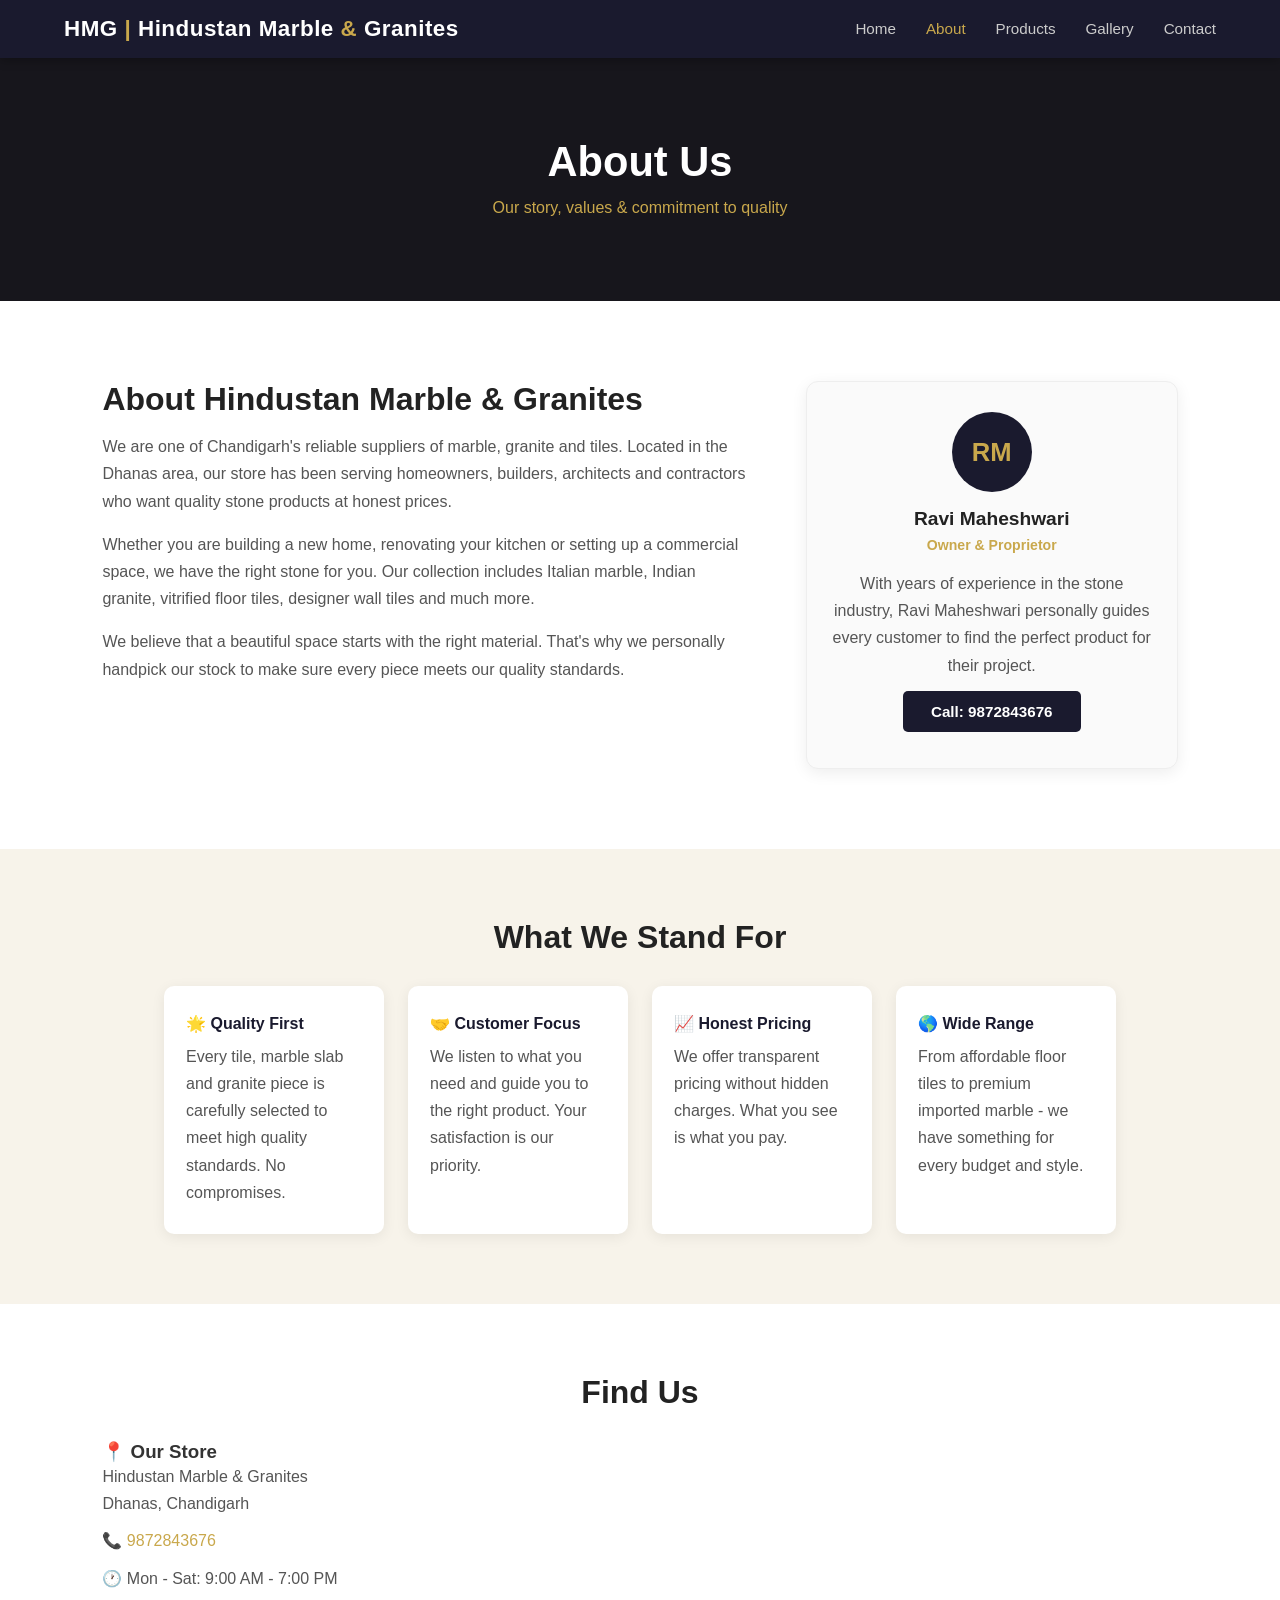
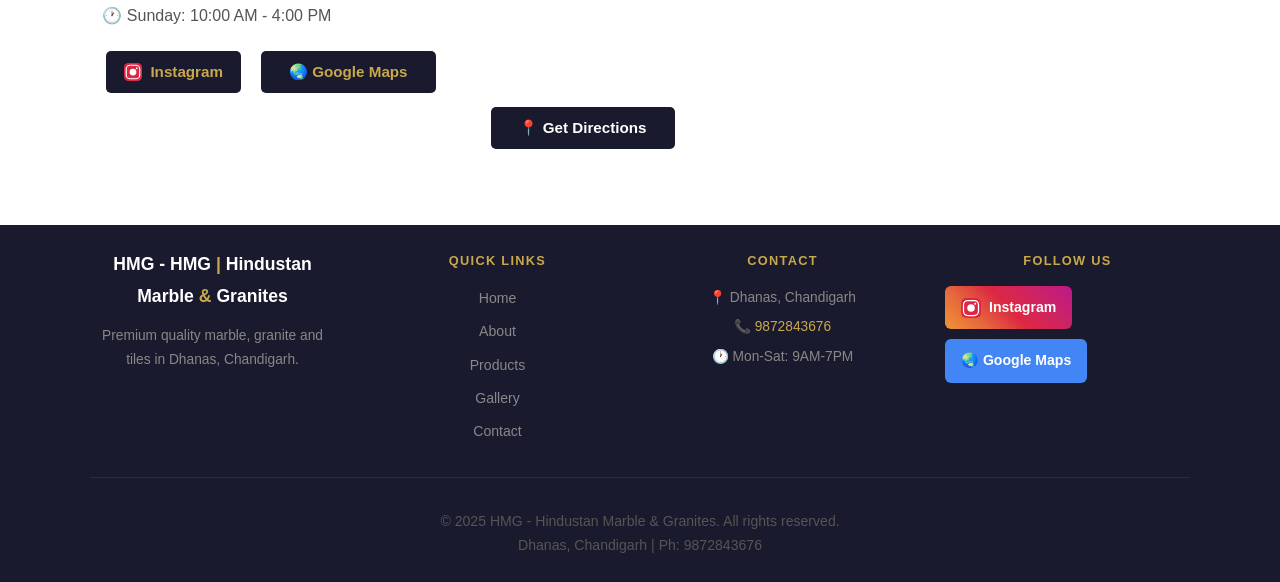
==== about.html @ 161394f1 "Add files via upload" ====
<!DOCTYPE html>
<html lang="en">
<head>
  <meta charset="UTF-8" />
  <meta name="viewport" content="width=device-width, initial-scale=1.0"/>
  <title>About - HMG | Hindustan Marble &amp; Granitess</title>
  <link rel="stylesheet" href="style.css" />
</head>
<body>

  <nav class="navbar">
    <div class="logo">
      <span class="logo-text">HMG <span class="amp">|</span> Hindustan Marble <span class="amp">&amp;</span> Granites</span>
    </div>
    <ul class="nav-links" id="navLinks">
      <li><a href="index.html">Home</a></li>
      <li><a href="about.html" class="active">About</a></li>
      <li><a href="products.html">Products</a></li>
      <li><a href="gallery.html">Gallery</a></li>
      <li><a href="contact.html">Contact</a></li>
    </ul>
    <div class="hamburger" id="hamburger">&#9776;</div>
  </nav>

  <!-- Page Banner -->
  <section class="page-banner">
    <div class="banner-overlay"></div>
    <h1>About Us</h1>
    <p>Our story, values & commitment to quality</p>
  </section>

  <!-- About Main -->
  <section class="about-main">
    <div class="about-main-text">
      <h2>About Hindustan Marble &amp; Granites</h2>
      <p>We are one of Chandigarh's reliable suppliers of marble, granite and tiles. Located in the Dhanas area, our store has been serving homeowners, builders, architects and contractors who want quality stone products at honest prices.</p>
      <p>Whether you are building a new home, renovating your kitchen or setting up a commercial space, we have the right stone for you. Our collection includes Italian marble, Indian granite, vitrified floor tiles, designer wall tiles and much more.</p>
      <p>We believe that a beautiful space starts with the right material. That's why we personally handpick our stock to make sure every piece meets our quality standards.</p>
    </div>
    <div class="owner-card">
      <div class="owner-avatar">RM</div>
      <h3>Ravi Maheshwari</h3>
      <p class="owner-title">Owner & Proprietor</p>
      <p>With years of experience in the stone industry, Ravi Maheshwari personally guides every customer to find the perfect product for their project.</p>
      <a href="tel:9872843676" class="btn btn-dark" style="margin-top:12px;display:inline-block;">Call: 9872843676</a>
    </div>
  </section>

  <!-- Values -->
  <section class="values-section">
    <h2>What We Stand For</h2>
    <div class="values-grid">
      <div class="value-item">
        <h3>&#127775; Quality First</h3>
        <p>Every tile, marble slab and granite piece is carefully selected to meet high quality standards. No compromises.</p>
      </div>
      <div class="value-item">
        <h3>&#129309; Customer Focus</h3>
        <p>We listen to what you need and guide you to the right product. Your satisfaction is our priority.</p>
      </div>
      <div class="value-item">
        <h3>&#128200; Honest Pricing</h3>
        <p>We offer transparent pricing without hidden charges. What you see is what you pay.</p>
      </div>
      <div class="value-item">
        <h3>&#127758; Wide Range</h3>
        <p>From affordable floor tiles to premium imported marble - we have something for every budget and style.</p>
      </div>
    </div>
  </section>

  <!-- Location -->
  <section class="location-section">
    <h2>Find Us</h2>
    <div class="location-box">
      <div class="location-info">
        <h3>&#128205; Our Store</h3>
        <p>Hindustan Marble &amp; Granites<br>Dhanas, Chandigarh</p>
        <p>&#128222; <a href="tel:9872843676">9872843676</a></p>
        <p>&#128336; Mon - Sat: 9:00 AM - 7:00 PM</p>
        <p>&#128336; Sunday: 10:00 AM - 4:00 PM</p>
        <div style="margin-top:16px;display:flex;gap:12px;flex-wrap:wrap;">
          <a href="https://www.instagram.com/hindustanmarblegranites?igsh=MTRpenljN2tjMXZuYQ==" target="_blank" class="btn btn-dark" style="display:flex;align-items:center;gap:8px;padding:10px 18px;">
            <svg width="18" height="18" viewBox="0 0 24 24" fill="none"><rect width="24" height="24" rx="6" fill="url(#ig2)"/><path d="M12 7.5A4.5 4.5 0 1 0 12 16.5A4.5 4.5 0 0 0 12 7.5Z" fill="white"/><circle cx="17" cy="7" r="1.2" fill="white"/><rect x="3" y="3" width="18" height="18" rx="5" stroke="white" stroke-width="1.5" fill="none"/><defs><linearGradient id="ig2" x1="0" y1="24" x2="24" y2="0"><stop offset="0%" stop-color="#f09433"/><stop offset="50%" stop-color="#dc2743"/><stop offset="100%" stop-color="#bc1888"/></linearGradient></defs></svg>
            Instagram
          </a>
          <a href="https://maps.google.com/?q=Hindustan+Marble+Granite+Dhanas+Chandigarh" target="_blank" class="btn btn-dark">&#127759; Google Maps</a>
        </div>
      </div>
      <div class="map-embed">
        <iframe
          src="https://www.google.com/maps/embed?pb=!1m18!1m12!1m3!1d3428.7!2d76.7449!3d30.7232!2m3!1f0!2f0!3f0!3m2!1i1024!2i768!4f13.1!3m3!1m2!1s0x390fed0e9b2b0001%3A0x1!2sDhanas%2C+Chandigarh!5e0!3m2!1sen!2sin!4v1"
          width="100%" height="250" style="border:0;border-radius:10px;" allowfullscreen="" loading="lazy"
          referrerpolicy="no-referrer-when-downgrade">
        </iframe>
        <a href="https://maps.google.com/?q=Hindustan+Marble+Granite+Dhanas+Chandigarh" target="_blank" class="btn btn-dark" style="margin-top:12px;display:inline-block;">&#128205; Get Directions</a>
      </div>
    </div>
  </section>

  <footer class="footer">
    <div class="footer-inner">
      <div class="footer-col">
        <div class="footer-logo">HMG - HMG <span class="amp">|</span> Hindustan Marble <span class="amp">&amp;</span> Granites</div>
        <p>Premium quality marble, granite and tiles in Dhanas, Chandigarh.</p>
      </div>
      <div class="footer-col">
        <h4>Quick Links</h4>
        <ul>
          <li><a href="index.html">Home</a></li>
          <li><a href="about.html">About</a></li>
          <li><a href="products.html">Products</a></li>
          <li><a href="gallery.html">Gallery</a></li>
          <li><a href="contact.html">Contact</a></li>
        </ul>
      </div>
      <div class="footer-col">
        <h4>Contact</h4>
        <p>&#128205; Dhanas, Chandigarh</p>
        <p>&#128222; <a href="tel:9872843676">9872843676</a></p>
        <p>&#128336; Mon-Sat: 9AM-7PM</p>
      </div>
      <div class="footer-col">
        <h4>Follow Us</h4>
        <a href="https://www.instagram.com/hindustanmarblegranites?igsh=MTRpenljN2tjMXZuYQ==" target="_blank" class="insta-btn">
          <svg width="20" height="20" viewBox="0 0 24 24" fill="none"><rect width="24" height="24" rx="6" fill="url(#ig3)"/><path d="M12 7.5A4.5 4.5 0 1 0 12 16.5A4.5 4.5 0 0 0 12 7.5Z" fill="white"/><circle cx="17" cy="7" r="1.2" fill="white"/><rect x="3" y="3" width="18" height="18" rx="5" stroke="white" stroke-width="1.5" fill="none"/><defs><linearGradient id="ig3" x1="0" y1="24" x2="24" y2="0"><stop offset="0%" stop-color="#f09433"/><stop offset="50%" stop-color="#dc2743"/><stop offset="100%" stop-color="#bc1888"/></linearGradient></defs></svg>
          Instagram
        </a>
        <a href="https://maps.google.com/?q=Hindustan+Marble+Granite+Dhanas+Chandigarh" target="_blank" class="maps-btn">&#127759; Google Maps</a>
      </div>
    </div>
    <div class="footer-bottom">
      <p>&copy; 2025 HMG - Hindustan Marble &amp; Granites. All rights reserved.</p>
      <p>Dhanas, Chandigarh | Ph: 9872843676</p>
    </div>
  </footer>

  <script src="script.js"></script>
</body>
</html>
---- style.css ----
/* base reset */
* {
  margin: 0;
  padding: 0;
  box-sizing: border-box;
}

body {
  font-family: 'Segoe UI', Arial, sans-serif;
  color: #333;
  background: #fff;
}

a {
  text-decoration: none;
  color: inherit;
}

h2 {
  font-size: 2rem;
  margin-bottom: 15px;
  color: #222;
}

p {
  line-height: 1.7;
  color: #555;
}

/* navbar */
.navbar {
  display: flex;
  align-items: center;
  justify-content: space-between;
  padding: 16px 5%;
  background: #1a1a2e;
  position: sticky;
  top: 0;
  z-index: 999;
  box-shadow: 0 2px 10px rgba(0,0,0,0.3);
}

.logo-text {
  font-size: 1.4rem;
  font-weight: 700;
  color: #fff;
  letter-spacing: 0.5px;
}

.amp {
  color: #c9a84c;
}

.nav-links {
  list-style: none;
  display: flex;
  gap: 30px;
}

.nav-links a {
  color: #ccc;
  font-size: 0.95rem;
  transition: color 0.3s;
}

.nav-links a:hover,
.nav-links a.active {
  color: #c9a84c;
}

.hamburger {
  display: none;
  font-size: 1.6rem;
  color: #fff;
  cursor: pointer;
}

/* buttons */
.btn {
  display: inline-block;
  padding: 12px 28px;
  background: #c9a84c;
  color: #fff;
  border-radius: 5px;
  font-size: 0.95rem;
  font-weight: 600;
  transition: background 0.3s, transform 0.2s;
  border: none;
  cursor: pointer;
  margin: 6px 4px;
}

.btn:hover {
  background: #b08d3a;
  transform: translateY(-2px);
}

.btn-outline {
  background: transparent;
  border: 2px solid #c9a84c;
  color: #c9a84c;
}

.btn-outline:hover {
  background: #c9a84c;
  color: #fff;
}

.btn-dark {
  background: #1a1a2e;
  color: #fff;
}

.btn-dark:hover {
  background: #2d2d4e;
}

/* hero */
.hero {
  position: relative;
  height: 90vh;
  background: linear-gradient(135deg, #1a1a2e 0%, #2d2d4e 40%, #4a4530 100%);
  display: flex;
  align-items: center;
  justify-content: center;
  text-align: center;
  overflow: hidden;
}

.hero::before {
  content: '';
  position: absolute;
  top: 0; left: 0; right: 0; bottom: 0;
  background: url('shop_front.png') center/cover no-repeat;
  opacity: 0.28;
  animation: zoomBg 12s ease-in-out infinite alternate;
}

@keyframes zoomBg {
  from { transform: scale(1); }
  to   { transform: scale(1.06); }
}

.hero-overlay {
  position: absolute;
  inset: 0;
  background: rgba(20,18,10,0.55);
}

.hero-content {
  position: relative;
  z-index: 2;
  animation: fadeUp 1s ease both;
}

@keyframes fadeUp {
  from { opacity: 0; transform: translateY(30px); }
  to   { opacity: 1; transform: translateY(0); }
}

.hero-title {
  font-size: 3.2rem;
  color: #fff;
  font-weight: 700;
  margin-bottom: 18px;
  text-shadow: 0 2px 8px rgba(0,0,0,0.4);
}

.hero-sub {
  font-size: 1.15rem;
  color: #ddd;
  margin-bottom: 32px;
  line-height: 1.8;
}

.hero-scroll {
  position: absolute;
  bottom: 24px;
  left: 50%;
  transform: translateX(-50%);
  color: #c9a84c;
  font-size: 0.85rem;
  animation: bounce 2s infinite;
  z-index: 2;
}

@keyframes bounce {
  0%, 100% { transform: translateX(-50%) translateY(0); }
  50%       { transform: translateX(-50%) translateY(8px); }
}

/* features strip */
.features-strip {
  display: flex;
  justify-content: center;
  gap: 0;
  background: #c9a84c;
  flex-wrap: wrap;
}

.feature {
  display: flex;
  align-items: center;
  gap: 8px;
  padding: 18px 40px;
  color: #fff;
  font-weight: 600;
  font-size: 0.95rem;
  border-right: 1px solid rgba(255,255,255,0.3);
}

.feature:last-child { border-right: none; }

.feat-icon {
  font-size: 1.1rem;
}

/* about snippet */
.about-snippet {
  display: flex;
  align-items: center;
  gap: 60px;
  padding: 80px 8%;
  background: #fafafa;
  flex-wrap: wrap;
}

.about-text {
  flex: 1;
  min-width: 280px;
}

.about-text h2 {
  margin-bottom: 16px;
}

.about-text p {
  margin-bottom: 14px;
}

.about-image {
  flex: 1;
  min-width: 280px;
  display: flex;
  gap: 16px;
  flex-wrap: wrap;
}

.stone-card {
  flex: 1;
  min-width: 100px;
  text-align: center;
}

.stone-card p {
  font-size: 0.85rem;
  margin-top: 8px;
  font-weight: 600;
  color: #444;
}

.stone-block {
  height: 130px;
  border-radius: 8px;
  transition: transform 0.4s;
}

.stone-block:hover {
  transform: scale(1.05);
}

.marble {
  background: linear-gradient(135deg, #f5f5f5, #e8e8e8, #fff, #d0d0d0);
  border: 1px solid #ddd;
}

.granite {
  background: linear-gradient(135deg, #3a3a3a, #555, #2a2a2a, #666);
}

.tiles {
  background: repeating-linear-gradient(
    45deg,
    #c9a84c,
    #c9a84c 20px,
    #b08d3a 20px,
    #b08d3a 40px
  );
}

/* products preview */
.products-preview {
  padding: 80px 8%;
  text-align: center;
}

.section-sub {
  color: #777;
  margin-bottom: 40px;
  font-size: 1rem;
}

.product-cards {
  display: flex;
  gap: 24px;
  flex-wrap: wrap;
  justify-content: center;
}

.product-card {
  width: 240px;
  border-radius: 10px;
  overflow: hidden;
  box-shadow: 0 4px 18px rgba(0,0,0,0.1);
  cursor: pointer;
  transition: transform 0.3s, box-shadow 0.3s;
  background: #fff;
}

.product-card:hover {
  transform: translateY(-6px);
  box-shadow: 0 10px 30px rgba(0,0,0,0.15);
}

.card-img {
  height: 160px;
  transition: transform 0.5s;
}

.product-card:hover .card-img {
  transform: scale(1.05);
}

.floor-tile-img {
  background: repeating-linear-gradient(90deg, #e0e0e0 0px, #e0e0e0 48px, #ccc 48px, #ccc 50px),
              repeating-linear-gradient(0deg, #e0e0e0 0px, #e0e0e0 48px, #ccc 48px, #ccc 50px);
}

.wall-tile-img {
  background: repeating-linear-gradient(90deg, #d4bfbf 0px, #d4bfbf 48px, #c0a0a0 48px, #c0a0a0 50px),
              repeating-linear-gradient(0deg, #d4bfbf 0px, #d4bfbf 48px, #c0a0a0 48px, #c0a0a0 50px);
}

.marble-img {
  background: linear-gradient(135deg, #f5f5f5 0%, #e0e0e0 30%, #fff 50%, #d5d5d5 70%, #f0f0f0 100%);
}

.granite-img {
  background: linear-gradient(135deg, #2a2a2a, #444, #333, #555, #222);
}

.product-card h3 {
  padding: 14px 14px 4px;
  font-size: 1rem;
  color: #222;
}

.product-card p {
  padding: 0 14px 16px;
  font-size: 0.85rem;
  color: #666;
}

/* why us */
.why-us {
  padding: 80px 8%;
  background: #1a1a2e;
  text-align: center;
}

.why-us h2 {
  color: #fff;
  margin-bottom: 40px;
}

.why-grid {
  display: flex;
  gap: 24px;
  flex-wrap: wrap;
  justify-content: center;
}

.why-card {
  background: rgba(255,255,255,0.07);
  border: 1px solid rgba(201,168,76,0.3);
  border-radius: 10px;
  padding: 30px 24px;
  width: 220px;
  transition: background 0.3s, transform 0.3s;
}

.why-card:hover {
  background: rgba(201,168,76,0.12);
  transform: translateY(-4px);
}

.why-icon {
  font-size: 2.2rem;
  margin-bottom: 14px;
}

.why-card h3 {
  color: #c9a84c;
  margin-bottom: 10px;
  font-size: 1rem;
}

.why-card p {
  color: #aaa;
  font-size: 0.88rem;
}

/* cta */
.cta {
  padding: 70px 8%;
  text-align: center;
  background: #f7f3ea;
}

.cta h2 {
  margin-bottom: 10px;
}

.cta p {
  margin-bottom: 24px;
  color: #666;
}

/* footer */
.footer {
  background: #1a1a2e;
  color: #aaa;
  text-align: center;
  padding: 24px;
  font-size: 0.88rem;
  line-height: 1.8;
}

/* page banner */
.page-banner {
  position: relative;
  padding: 80px 8%;
  text-align: center;
  background: #1a1a2e;
  overflow: hidden;
}

.page-banner::before {
  content: '';
  position: absolute;
  inset: 0;
  background: url('shop_front.png') center/cover no-repeat;
  opacity: 0.12;
}

.banner-overlay {
  position: absolute;
  inset: 0;
  background: rgba(20,18,10,0.5);
}

.page-banner h1 {
  position: relative;
  z-index: 1;
  color: #fff;
  font-size: 2.6rem;
  margin-bottom: 8px;
}

.page-banner p {
  position: relative;
  z-index: 1;
  color: #c9a84c;
  font-size: 1rem;
}

/* about page */
.about-main {
  display: flex;
  gap: 60px;
  padding: 80px 8%;
  flex-wrap: wrap;
  align-items: flex-start;
}

.about-main-text {
  flex: 2;
  min-width: 280px;
}

.about-main-text p {
  margin-bottom: 16px;
}

.owner-card {
  flex: 1;
  min-width: 240px;
  background: #fafafa;
  border: 1px solid #eee;
  border-radius: 12px;
  padding: 30px 24px;
  text-align: center;
  box-shadow: 0 4px 16px rgba(0,0,0,0.07);
}

.owner-avatar {
  width: 80px;
  height: 80px;
  background: #1a1a2e;
  color: #c9a84c;
  border-radius: 50%;
  display: flex;
  align-items: center;
  justify-content: center;
  font-size: 1.6rem;
  font-weight: 700;
  margin: 0 auto 16px;
}

.owner-card h3 {
  font-size: 1.2rem;
  color: #222;
  margin-bottom: 4px;
}

.owner-title {
  color: #c9a84c;
  font-size: 0.88rem;
  font-weight: 600;
  margin-bottom: 12px;
}

.values-section {
  padding: 70px 8%;
  background: #f7f3ea;
  text-align: center;
}

.values-grid {
  display: flex;
  gap: 24px;
  flex-wrap: wrap;
  justify-content: center;
  margin-top: 30px;
}

.value-item {
  background: #fff;
  border-radius: 10px;
  padding: 28px 22px;
  width: 220px;
  box-shadow: 0 3px 14px rgba(0,0,0,0.07);
  text-align: left;
  transition: transform 0.3s;
}

.value-item:hover {
  transform: translateY(-4px);
}

.value-item h3 {
  font-size: 1rem;
  margin-bottom: 10px;
  color: #1a1a2e;
}

.location-section {
  padding: 70px 8%;
}

.location-section h2 {
  text-align: center;
  margin-bottom: 30px;
}

.location-box {
  display: flex;
  gap: 40px;
  flex-wrap: wrap;
}

.location-info {
  flex: 1;
  min-width: 240px;
}

.location-info p {
  margin-bottom: 10px;
}

.location-info a {
  color: #c9a84c;
}

.map-placeholder {
  flex: 2;
  min-width: 280px;
  background: #f0f0f0;
  border-radius: 10px;
  height: 200px;
  display: flex;
  flex-direction: column;
  align-items: center;
  justify-content: center;
  gap: 16px;
  color: #555;
  font-size: 1.1rem;
}

/* products page */
.products-section {
  padding: 60px 8%;
}

.filter-btns {
  display: flex;
  gap: 12px;
  flex-wrap: wrap;
  margin-bottom: 40px;
  justify-content: center;
}

.filter-btn {
  padding: 9px 22px;
  border: 2px solid #c9a84c;
  background: transparent;
  color: #c9a84c;
  border-radius: 30px;
  cursor: pointer;
  font-size: 0.9rem;
  font-weight: 600;
  transition: all 0.3s;
}

.filter-btn:hover,
.filter-btn.active {
  background: #c9a84c;
  color: #fff;
}

.products-grid {
  display: flex;
  flex-wrap: wrap;
  gap: 28px;
  justify-content: center;
}

.prod-card {
  width: 270px;
  border-radius: 10px;
  overflow: hidden;
  box-shadow: 0 4px 16px rgba(0,0,0,0.1);
  background: #fff;
  transition: transform 0.3s, box-shadow 0.3s;
}

.prod-card:hover {
  transform: translateY(-6px);
  box-shadow: 0 12px 30px rgba(0,0,0,0.15);
}

.prod-img {
  height: 170px;
  transition: transform 0.5s;
}

.prod-card:hover .prod-img {
  transform: scale(1.05);
}

.italian-marble  { background: linear-gradient(135deg, #f9f9f9, #e5e5e5, #fff, #d8d8d8); }
.makrana-marble  { background: linear-gradient(120deg, #fafafa, #ececec, #f5f5f5, #e0e0e0); }
.black-granite   { background: linear-gradient(135deg, #1a1a1a, #333, #222, #444); }
.kashmir-granite { background: linear-gradient(135deg, #e8e0d8, #d8cfc4, #ccc0b0, #e0d8cc); }
.vitrified-tile  {
  background: repeating-linear-gradient(90deg, #eaeaea 0, #eaeaea 54px, #ccc 54px, #ccc 56px),
              repeating-linear-gradient(0deg, #eaeaea 0, #eaeaea 54px, #ccc 54px, #ccc 56px);
}
.outdoor-tile {
  background: repeating-linear-gradient(45deg, #b8a898, #b8a898 20px, #a89880 20px, #a89880 40px);
}
.kitchen-wall {
  background: repeating-linear-gradient(90deg, #f0e8e0 0, #f0e8e0 44px, #d8c8b8 44px, #d8c8b8 46px),
              repeating-linear-gradient(0deg, #f0e8e0 0, #f0e8e0 44px, #d8c8b8 44px, #d8c8b8 46px);
}
.bathroom-wall {
  background: repeating-linear-gradient(90deg, #cce8ee 0, #cce8ee 44px, #aaccdd 44px, #aaccdd 46px),
              repeating-linear-gradient(0deg, #cce8ee 0, #cce8ee 44px, #aaccdd 44px, #aaccdd 46px);
}

.prod-info {
  padding: 16px;
}

.prod-info h3 {
  font-size: 1rem;
  color: #222;
  margin-bottom: 6px;
}

.prod-info p {
  font-size: 0.85rem;
  color: #666;
  margin-bottom: 10px;
}

.prod-tag {
  background: #f7f3ea;
  color: #b08d3a;
  font-size: 0.75rem;
  font-weight: 700;
  padding: 3px 10px;
  border-radius: 20px;
}

/* gallery */
.gallery-section {
  padding: 60px 8%;
}

.gallery-grid {
  display: grid;
  grid-template-columns: repeat(auto-fill, minmax(260px, 1fr));
  gap: 20px;
}

.gallery-item {
  position: relative;
  border-radius: 10px;
  overflow: hidden;
  cursor: pointer;
  box-shadow: 0 4px 14px rgba(0,0,0,0.1);
}

.gal-img {
  height: 220px;
  transition: transform 0.5s;
}

.gallery-item:hover .gal-img {
  transform: scale(1.08);
}

.gal-overlay {
  position: absolute;
  inset: 0;
  background: rgba(20,18,10,0);
  display: flex;
  align-items: flex-end;
  padding: 16px;
  transition: background 0.3s;
}

.gallery-item:hover .gal-overlay {
  background: rgba(20,18,10,0.5);
}

.gal-overlay span {
  color: #fff;
  font-weight: 600;
  font-size: 0.9rem;
  opacity: 0;
  transition: opacity 0.3s;
}

.gallery-item:hover .gal-overlay span {
  opacity: 1;
}

.gi-1 { background: linear-gradient(135deg, #f5f5f5, #e0e0e0, #fff, #d0d0d0); }
.gi-2 { background: linear-gradient(135deg, #1a1a1a, #3a3a3a, #222, #444); }
.gi-3 {
  background: repeating-linear-gradient(90deg, #d4bfbf 0, #d4bfbf 44px, #c0a0a0 44px, #c0a0a0 46px),
              repeating-linear-gradient(0deg, #d4bfbf 0, #d4bfbf 44px, #c0a0a0 44px, #c0a0a0 46px);
}
.gi-4 {
  background: repeating-linear-gradient(90deg, #e0e0e0 0, #e0e0e0 44px, #ccc 44px, #ccc 46px),
              repeating-linear-gradient(0deg, #e0e0e0 0, #e0e0e0 44px, #ccc 44px, #ccc 46px);
}
.gi-5 { background: linear-gradient(120deg, #fafafa, #e8e8e8, #f5f5f5, #ddd); }
.gi-6 {
  background: repeating-linear-gradient(90deg, #cce8ee 0, #cce8ee 44px, #aaccdd 44px, #aaccdd 46px),
              repeating-linear-gradient(0deg, #cce8ee 0, #cce8ee 44px, #aaccdd 44px, #aaccdd 46px);
}
.gi-7 { background: linear-gradient(135deg, #111, #2a2a2a, #1a1a1a, #333); }
.gi-8 {
  background: repeating-linear-gradient(90deg, #f0e8e0 0, #f0e8e0 44px, #d8c8b8 44px, #d8c8b8 46px),
              repeating-linear-gradient(0deg, #f0e8e0 0, #f0e8e0 44px, #d8c8b8 44px, #d8c8b8 46px);
}

/* lightbox */
.lightbox {
  display: none;
  position: fixed;
  inset: 0;
  background: rgba(0,0,0,0.88);
  z-index: 9999;
  align-items: center;
  justify-content: center;
  flex-direction: column;
}

.lightbox.open {
  display: flex;
}

.lightbox-inner {
  text-align: center;
}

.lightbox-img {
  width: 320px;
  height: 260px;
  border-radius: 10px;
  margin: 0 auto 16px;
}

.lightbox-inner p {
  color: #fff;
  font-size: 1rem;
  margin-bottom: 16px;
}

.close-lb {
  color: #c9a84c;
  font-size: 0.9rem;
  cursor: pointer;
}

/* contact */
.contact-section {
  display: flex;
  gap: 60px;
  padding: 80px 8%;
  flex-wrap: wrap;
}

.contact-left {
  flex: 1;
  min-width: 260px;
}

.contact-left h2 {
  margin-bottom: 14px;
}

.contact-left > p {
  margin-bottom: 28px;
}

.contact-detail {
  display: flex;
  gap: 16px;
  margin-bottom: 22px;
  align-items: flex-start;
}

.c-icon {
  font-size: 1.4rem;
  margin-top: 2px;
}

.contact-detail strong {
  display: block;
  color: #222;
  margin-bottom: 4px;
}

.contact-detail a {
  color: #c9a84c;
}

.contact-right {
  flex: 1;
  min-width: 280px;
}

.contact-right h2 {
  margin-bottom: 20px;
}

.contact-form {
  display: flex;
  flex-direction: column;
  gap: 16px;
}

.form-group {
  display: flex;
  flex-direction: column;
  gap: 6px;
}

.form-group label {
  font-size: 0.9rem;
  font-weight: 600;
  color: #444;
}

.form-group input,
.form-group select,
.form-group textarea {
  padding: 11px 14px;
  border: 1px solid #ddd;
  border-radius: 6px;
  font-size: 0.95rem;
  color: #333;
  transition: border 0.3s;
  font-family: inherit;
  background: #fafafa;
}

.form-group input:focus,
.form-group select:focus,
.form-group textarea:focus {
  outline: none;
  border-color: #c9a84c;
  background: #fff;
}

.form-success {
  display: none;
  color: #2e7d4f;
  font-weight: 600;
  text-align: center;
  padding: 10px;
  background: #e8f5e9;
  border-radius: 6px;
}

/* responsive */
@media (max-width: 768px) {
  .nav-links {
    display: none;
    flex-direction: column;
    position: absolute;
    top: 62px;
    left: 0;
    right: 0;
    background: #1a1a2e;
    padding: 20px;
    gap: 16px;
  }

  .nav-links.open {
    display: flex;
  }

  .hamburger {
    display: block;
  }

  .hero-title {
    font-size: 2rem;
  }

  .features-strip {
    flex-direction: column;
  }

  .feature {
    border-right: none;
    border-bottom: 1px solid rgba(255,255,255,0.2);
  }

  .about-snippet,
  .about-main,
  .contact-section,
  .location-box {
    flex-direction: column;
  }

  h2 {
    font-size: 1.6rem;
  }

  .hero {
    height: 70vh;
  }
}
/* reviews */
.reviews-section {
  padding: 70px 8%;
  background: #fff;
  text-align: center;
}

.reviews-section h2 {
  margin-bottom: 8px;
}

.reviews-grid {
  display: flex;
  gap: 20px;
  flex-wrap: wrap;
  justify-content: center;
  margin-top: 36px;
}

.review-card {
  background: #f9f9f9;
  border: 1px solid #e8e8e8;
  border-radius: 10px;
  padding: 22px 20px;
  width: 280px;
  text-align: left;
  box-shadow: 0 2px 10px rgba(0,0,0,0.06);
  transition: transform 0.25s;
}

.review-card:hover {
  transform: translateY(-3px);
}

.review-header {
  display: flex;
  align-items: center;
  gap: 10px;
  margin-bottom: 10px;
}

.reviewer-avatar {
  width: 42px;
  height: 42px;
  border-radius: 50%;
  display: flex;
  align-items: center;
  justify-content: center;
  font-size: 1rem;
  font-weight: 700;
  color: #fff;
  flex-shrink: 0;
}

.reviewer-info {
  flex: 1;
}

.reviewer-info strong {
  display: block;
  font-size: 0.92rem;
  color: #222;
}

.review-meta {
  font-size: 0.78rem;
  color: #999;
}

.review-stars {
  color: #f4b400;
  font-size: 0.85rem;
  margin-bottom: 8px;
  letter-spacing: 1px;
}

.google-logo {
  width: 38px;
  opacity: 0.75;
  flex-shrink: 0;
}

.review-card p {
  font-size: 0.9rem;
  color: #444;
  line-height: 1.6;
}

/* get in touch */
.get-in-touch {
  display: flex;
  gap: 60px;
  padding: 80px 8%;
  background: #1a1a2e;
  flex-wrap: wrap;
  align-items: flex-start;
}

.touch-left {
  flex: 1;
  min-width: 260px;
}

.touch-left h2 {
  color: #fff;
  margin-bottom: 14px;
}

.touch-left > p {
  color: #aaa;
  margin-bottom: 28px;
  line-height: 1.7;
}

.touch-info {
  display: flex;
  flex-direction: column;
  gap: 14px;
}

.touch-item {
  display: flex;
  align-items: center;
  gap: 10px;
  color: #ccc;
  font-size: 0.95rem;
}

.touch-item span {
  font-size: 1.2rem;
}

.touch-item a {
  color: #c9a84c;
  transition: color 0.3s;
}

.touch-item a:hover { color: #e0be6a; }

.touch-right {
  flex: 1.2;
  min-width: 300px;
}

.touch-form {
  display: flex;
  flex-direction: column;
  gap: 16px;
}

.touch-form .form-group label {
  color: #bbb;
}

.touch-form .form-group input,
.touch-form .form-group select,
.touch-form .form-group textarea {
  background: rgba(255,255,255,0.06);
  border-color: rgba(255,255,255,0.15);
  color: #fff;
}

.touch-form .form-group input::placeholder,
.touch-form .form-group textarea::placeholder {
  color: rgba(255,255,255,0.3);
}

.touch-form .form-group input:focus,
.touch-form .form-group select:focus,
.touch-form .form-group textarea:focus {
  border-color: #c9a84c;
  background: rgba(255,255,255,0.1);
}

.touch-form .form-group select option {
  background: #1a1a2e;
  color: #fff;
}

.form-row-2 {
  display: grid;
  grid-template-columns: 1fr 1fr;
  gap: 16px;
}

/* footer columns */
.footer-inner {
  display: flex;
  gap: 40px;
  flex-wrap: wrap;
  justify-content: space-between;
  max-width: 1100px;
  margin: 0 auto 32px;
  padding-bottom: 32px;
  border-bottom: 1px solid rgba(255,255,255,0.08);
}

.footer-col {
  min-width: 160px;
  flex: 1;
}

.footer-logo {
  font-size: 1.1rem;
  font-weight: 700;
  color: #fff;
  margin-bottom: 12px;
}

.footer-col p {
  color: #888;
  font-size: 0.86rem;
  line-height: 1.7;
  margin-bottom: 6px;
}

.footer-col p a {
  color: #c9a84c;
}

.footer-col h4 {
  color: #c9a84c;
  font-size: 0.8rem;
  letter-spacing: 0.1em;
  text-transform: uppercase;
  margin-bottom: 14px;
}

.footer-col ul {
  list-style: none;
  display: flex;
  flex-direction: column;
  gap: 8px;
}

.footer-col ul li a {
  color: #888;
  font-size: 0.88rem;
  transition: color 0.3s;
}

.footer-col ul li a:hover { color: #c9a84c; }

.footer-bottom {
  text-align: center;
}

.insta-btn {
  display: flex;
  align-items: center;
  gap: 8px;
  padding: 9px 16px;
  background: linear-gradient(45deg, #f09433, #e6683c, #dc2743, #cc2366, #bc1888);
  color: #fff;
  border-radius: 6px;
  font-size: 0.88rem;
  font-weight: 600;
  margin-bottom: 10px;
  transition: opacity 0.3s, transform 0.2s;
  width: fit-content;
}

.insta-btn:hover { opacity: 0.85; transform: translateY(-2px); }

.maps-btn {
  display: flex;
  align-items: center;
  gap: 6px;
  padding: 9px 16px;
  background: #4285f4;
  color: #fff;
  border-radius: 6px;
  font-size: 0.88rem;
  font-weight: 600;
  transition: background 0.3s, transform 0.2s;
  width: fit-content;
}

.maps-btn:hover { background: #3367d6; transform: translateY(-2px); }

/* Map embed */
.map-embed {
  flex: 2;
  min-width: 280px;
}

/* responsive extras */
@media (max-width: 768px) {
  .get-in-touch { flex-direction: column; }
  .form-row-2 { grid-template-columns: 1fr; }
  .footer-inner { flex-direction: column; gap: 28px; }
  .reviews-grid { flex-direction: column; align-items: center; }
  .review-card { width: 100%; max-width: 400px; }
}

/* store photos section */
.store-photos {
  padding: 70px 8%;
  background: #fff;
  text-align: center;
}

.store-photos h2 {
  margin-bottom: 8px;
}

.store-grid {
  display: grid;
  grid-template-columns: 1.6fr 1fr 1fr;
  grid-template-rows: auto auto;
  gap: 14px;
  margin-top: 36px;
  max-width: 1100px;
  margin-left: auto;
  margin-right: auto;
}

.store-img-wrap {
  position: relative;
  overflow: hidden;
  border-radius: 8px;
  box-shadow: 0 3px 14px rgba(0,0,0,0.1);
}

.store-img-wrap.big {
  grid-row: span 2;
}

.store-img-wrap img {
  width: 100%;
  height: 100%;
  object-fit: cover;
  display: block;
  transition: transform 0.5s;
  min-height: 200px;
}

.store-img-wrap:hover img {
  transform: scale(1.04);
}

.store-caption {
  position: absolute;
  bottom: 0;
  left: 0;
  right: 0;
  background: rgba(20, 18, 10, 0.6);
  color: #fff;
  font-size: 0.82rem;
  padding: 8px 12px;
  text-align: left;
}

/* hero tag line above title */
.hero-tag {
  display: inline-block;
  background: rgba(201,168,76,0.2);
  border: 1px solid rgba(201,168,76,0.5);
  color: #c9a84c;
  font-size: 0.82rem;
  letter-spacing: 0.1em;
  text-transform: uppercase;
  padding: 5px 14px;
  border-radius: 3px;
  margin-bottom: 16px;
}

@media (max-width: 768px) {
  .store-grid {
    grid-template-columns: 1fr 1fr;
  }
  .store-img-wrap.big {
    grid-column: span 2;
    grid-row: span 1;
  }
}
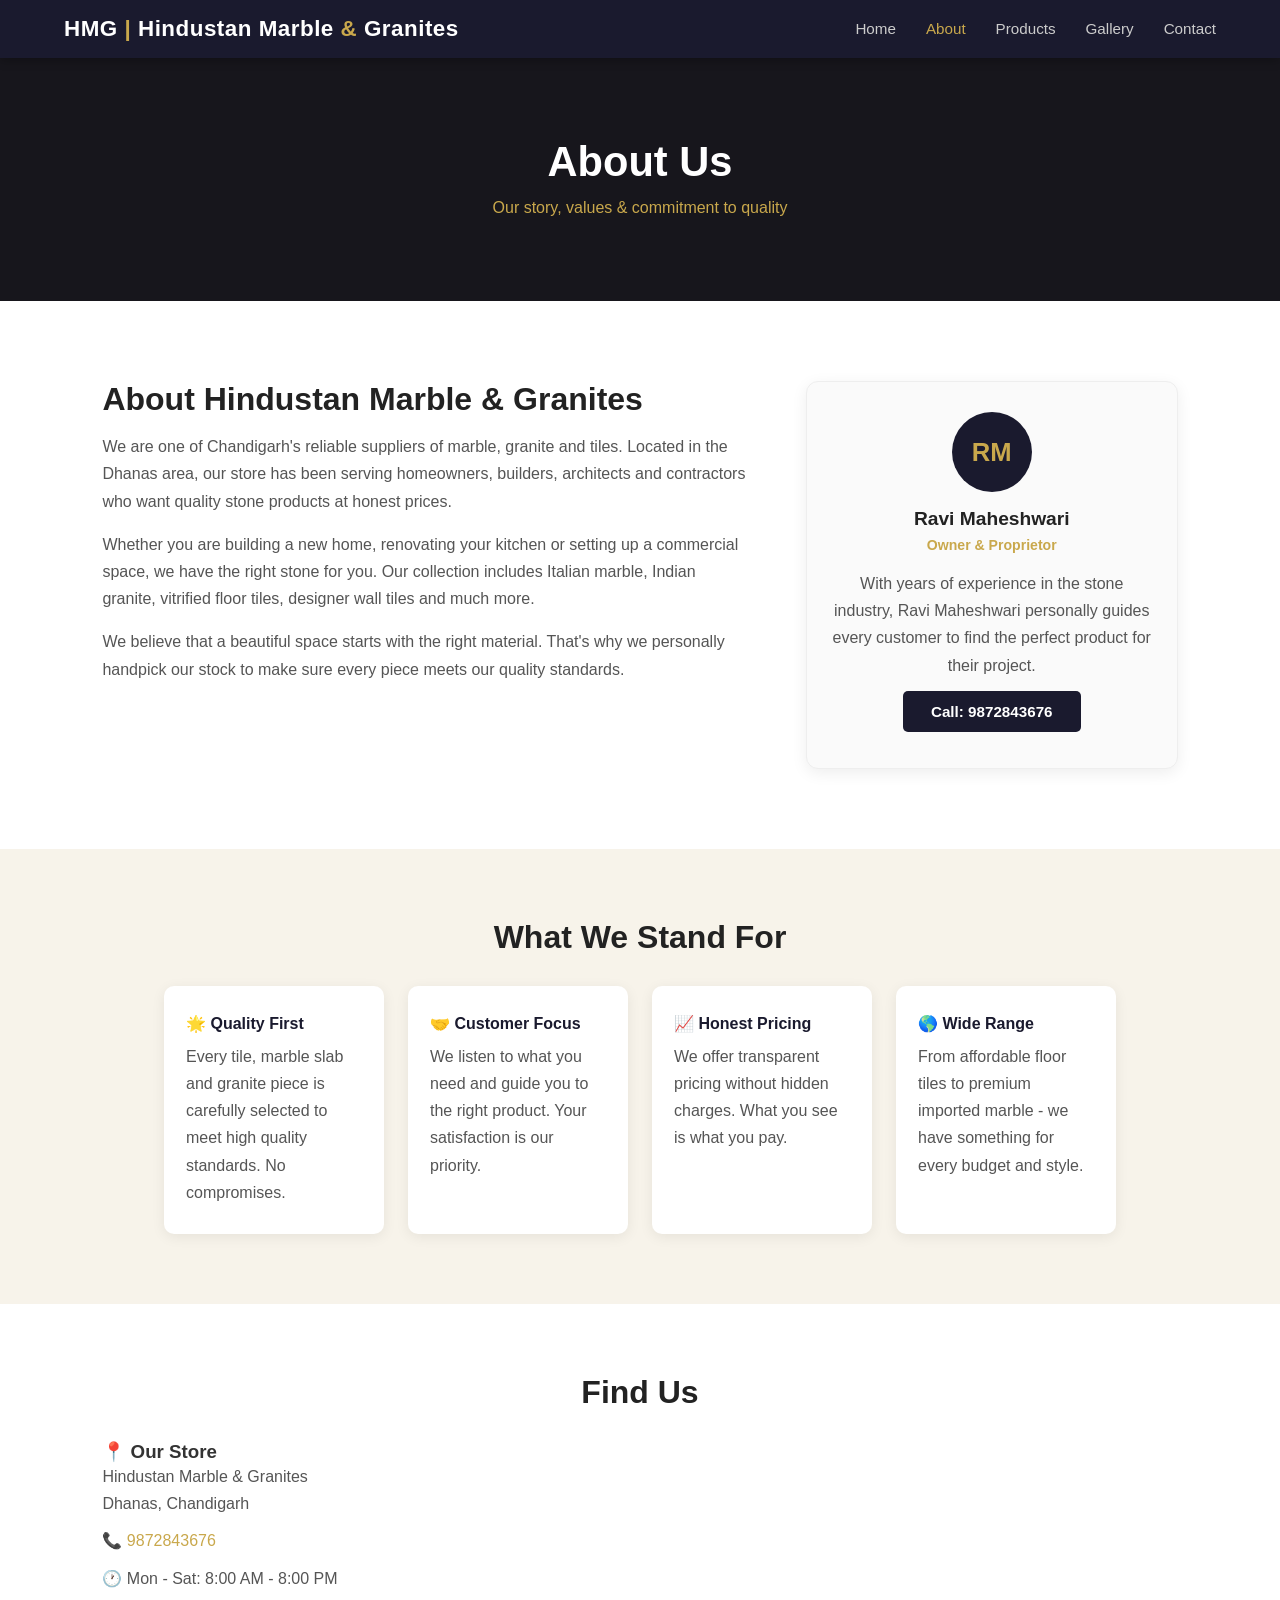
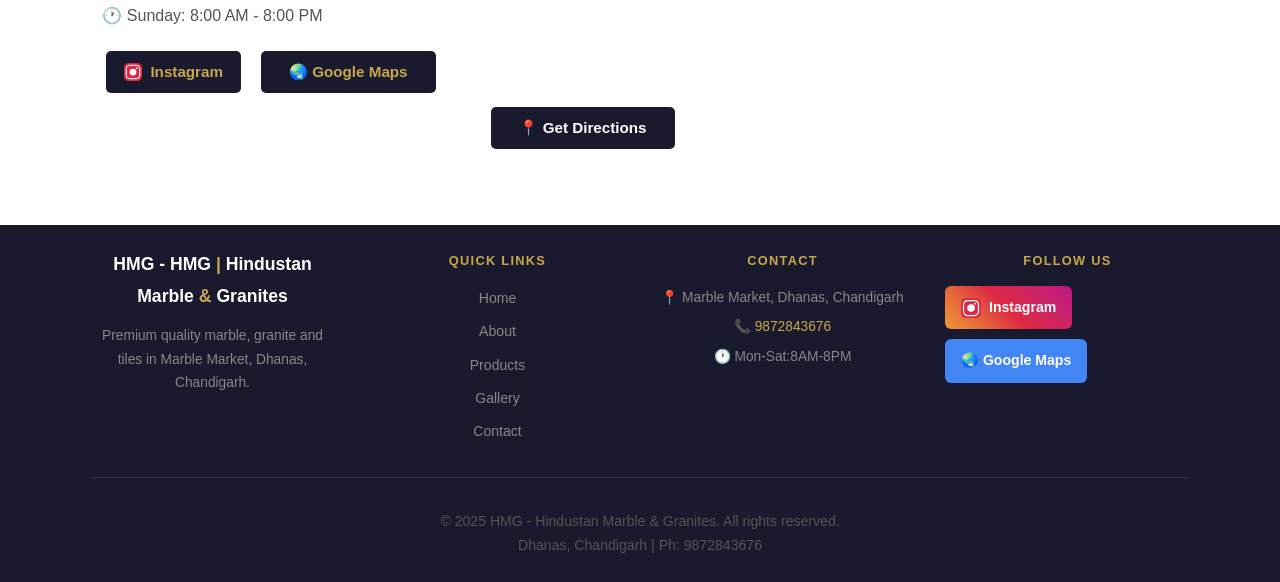
==== commit 30b2ec8f: "Update about.html" ====
--- a/about.html
+++ b/about.html
@@ -77,8 +77,8 @@
         <h3>&#128205; Our Store</h3>
         <p>Hindustan Marble &amp; Granites<br>Dhanas, Chandigarh</p>
         <p>&#128222; <a href="tel:9872843676">9872843676</a></p>
-        <p>&#128336; Mon - Sat: 9:00 AM - 7:00 PM</p>
-        <p>&#128336; Sunday: 10:00 AM - 4:00 PM</p>
+        <p>&#128336; Mon - Sat: 8:00 AM - 8:00 PM</p>
+        <p>&#128336; Sunday: 8:00 AM - 8:00 PM</p>
         <div style="margin-top:16px;display:flex;gap:12px;flex-wrap:wrap;">
           <a href="https://www.instagram.com/hindustanmarblegranites?igsh=MTRpenljN2tjMXZuYQ==" target="_blank" class="btn btn-dark" style="display:flex;align-items:center;gap:8px;padding:10px 18px;">
             <svg width="18" height="18" viewBox="0 0 24 24" fill="none"><rect width="24" height="24" rx="6" fill="url(#ig2)"/><path d="M12 7.5A4.5 4.5 0 1 0 12 16.5A4.5 4.5 0 0 0 12 7.5Z" fill="white"/><circle cx="17" cy="7" r="1.2" fill="white"/><rect x="3" y="3" width="18" height="18" rx="5" stroke="white" stroke-width="1.5" fill="none"/><defs><linearGradient id="ig2" x1="0" y1="24" x2="24" y2="0"><stop offset="0%" stop-color="#f09433"/><stop offset="50%" stop-color="#dc2743"/><stop offset="100%" stop-color="#bc1888"/></linearGradient></defs></svg>
@@ -102,7 +102,7 @@
     <div class="footer-inner">
       <div class="footer-col">
         <div class="footer-logo">HMG - HMG <span class="amp">|</span> Hindustan Marble <span class="amp">&amp;</span> Granites</div>
-        <p>Premium quality marble, granite and tiles in Dhanas, Chandigarh.</p>
+        <p>Premium quality marble, granite and tiles in Marble Market, Dhanas, Chandigarh.</p>
       </div>
       <div class="footer-col">
         <h4>Quick Links</h4>
@@ -116,9 +116,9 @@
       </div>
       <div class="footer-col">
         <h4>Contact</h4>
-        <p>&#128205; Dhanas, Chandigarh</p>
+        <p>&#128205; Marble Market, Dhanas, Chandigarh</p>
         <p>&#128222; <a href="tel:9872843676">9872843676</a></p>
-        <p>&#128336; Mon-Sat: 9AM-7PM</p>
+        <p>&#128336; Mon-Sat:8AM-8PM</p>
       </div>
       <div class="footer-col">
         <h4>Follow Us</h4>
@@ -137,4 +137,4 @@
 
   <script src="script.js"></script>
 </body>
-</html>+</html>
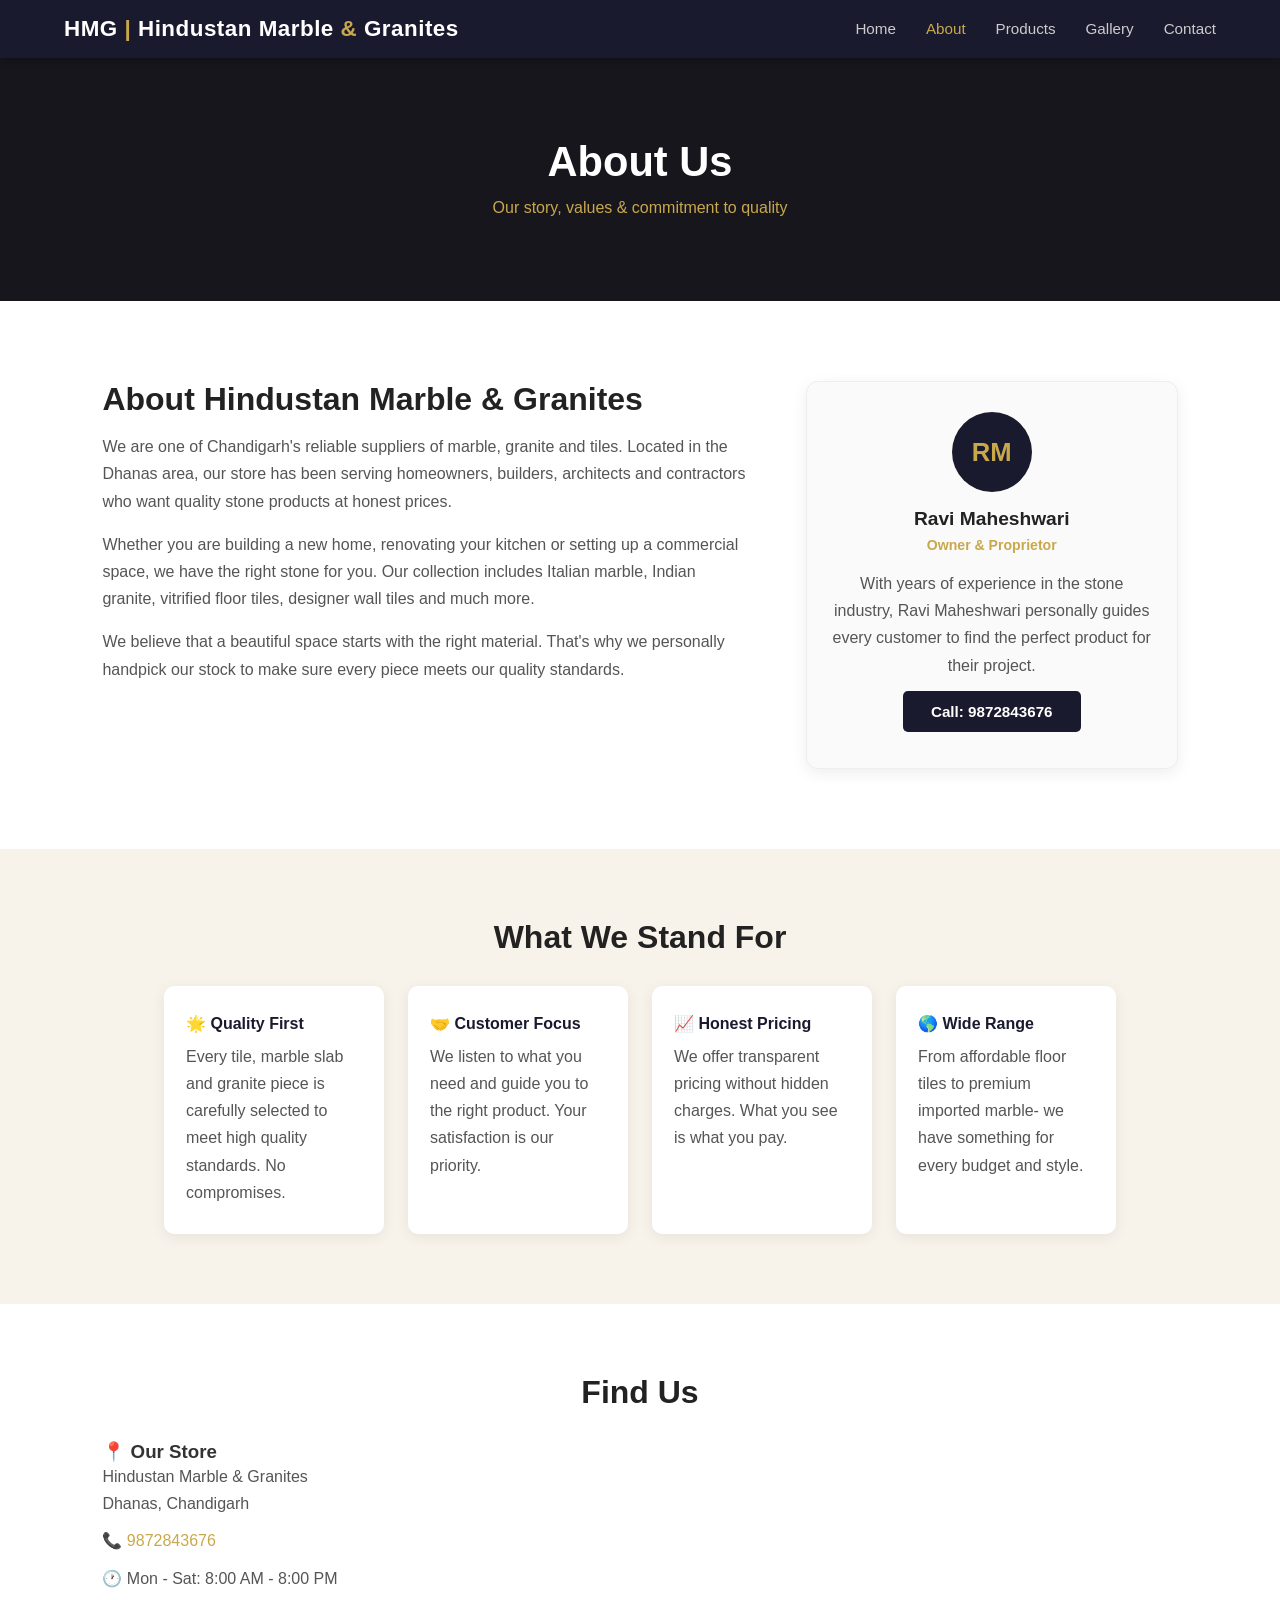
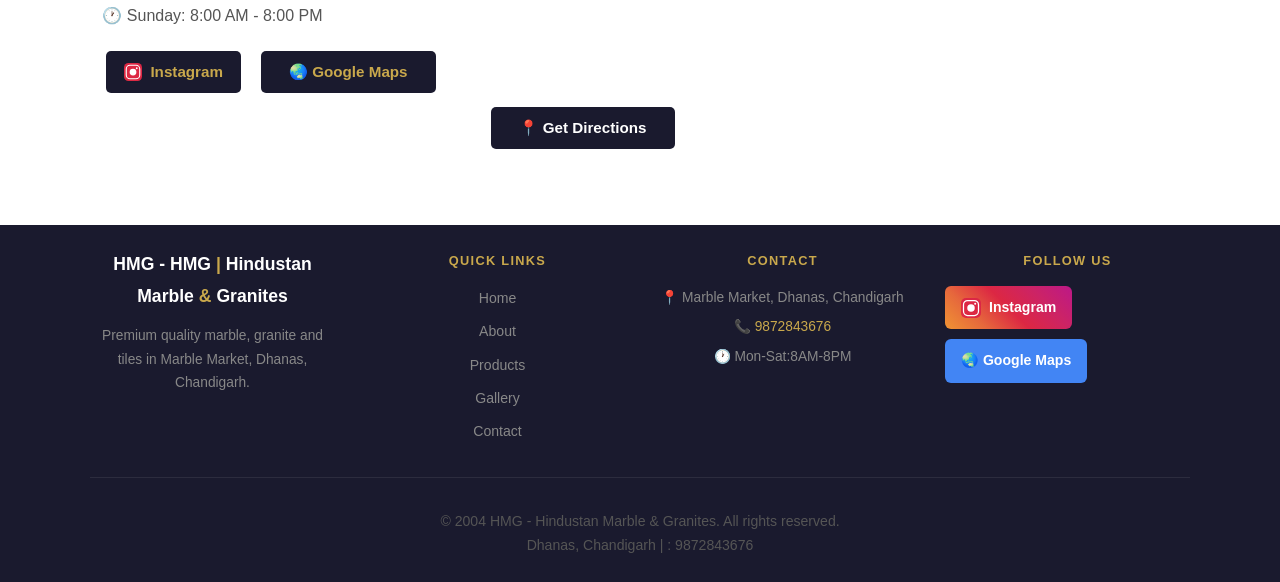
==== commit 4264c66a: "Update about.html" ====
--- a/about.html
+++ b/about.html
@@ -64,7 +64,7 @@
       </div>
       <div class="value-item">
         <h3>&#127758; Wide Range</h3>
-        <p>From affordable floor tiles to premium imported marble - we have something for every budget and style.</p>
+        <p>From affordable floor tiles to premium imported marble- we have something for every budget and style.</p>
       </div>
     </div>
   </section>
@@ -130,8 +130,8 @@
       </div>
     </div>
     <div class="footer-bottom">
-      <p>&copy; 2025 HMG - Hindustan Marble &amp; Granites. All rights reserved.</p>
-      <p>Dhanas, Chandigarh | Ph: 9872843676</p>
+      <p>&copy; 2004 HMG - Hindustan Marble &amp; Granites. All rights reserved.</p>
+      <p>Dhanas, Chandigarh | : 9872843676</p>
     </div>
   </footer>
 
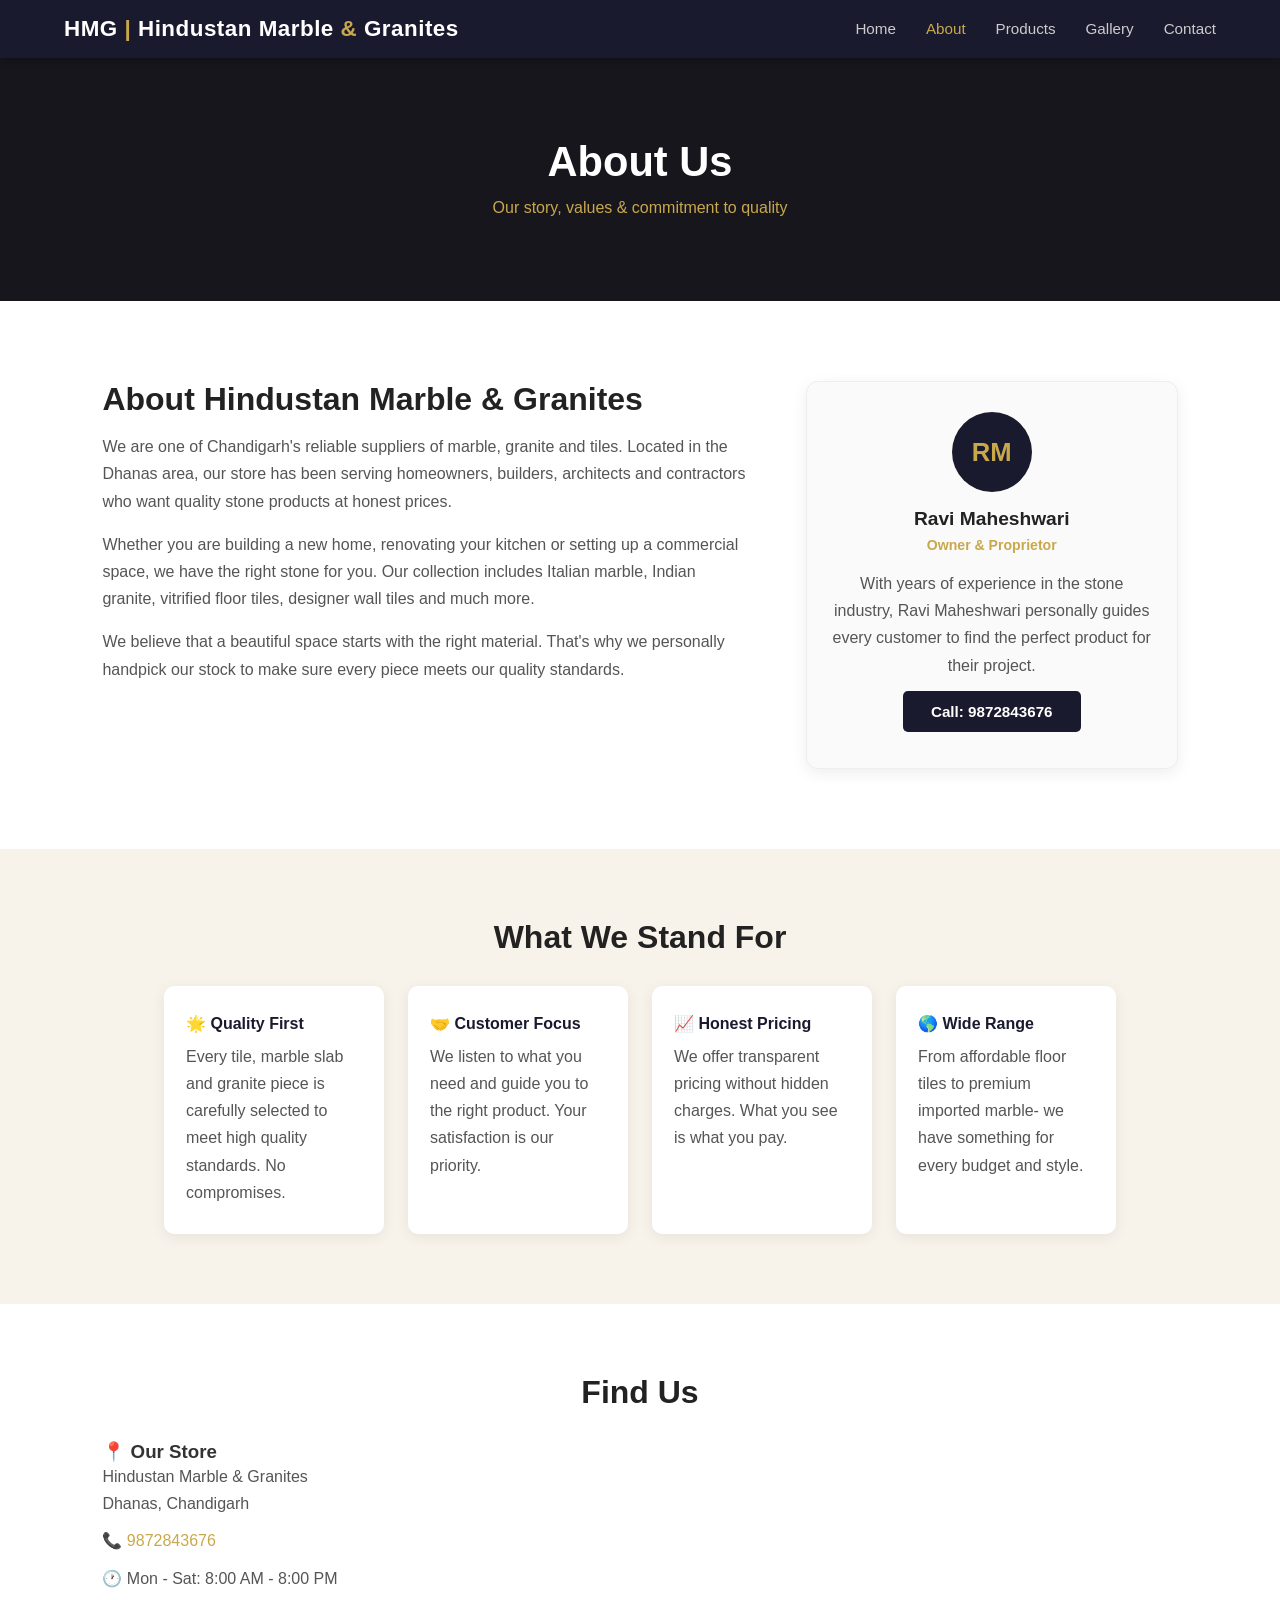
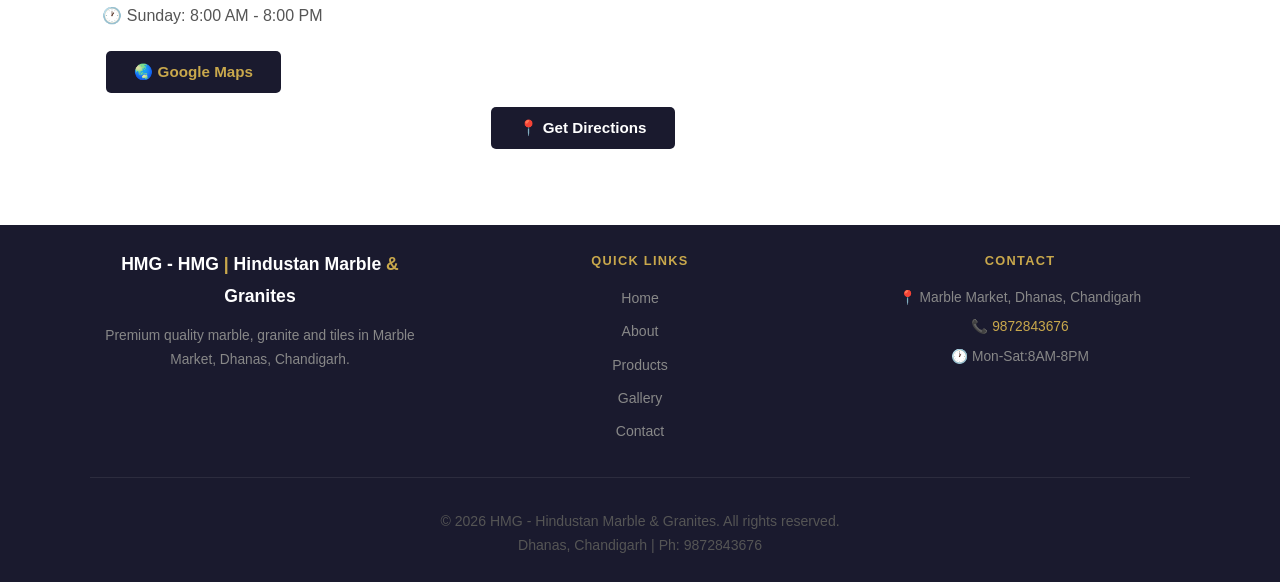
==== commit 769e2a9e: "Update about.html Updated footer copyright year and contact information." ====
--- a/about.html
+++ b/about.html
@@ -3,7 +3,7 @@
 <head>
   <meta charset="UTF-8" />
   <meta name="viewport" content="width=device-width, initial-scale=1.0"/>
-  <title>About - HMG | Hindustan Marble &amp; Granitess</title>
+  <title>About - HMG | Hindustan Marble &amp; Granites</title>
   <link rel="stylesheet" href="style.css" />
 </head>
 <body>
@@ -22,14 +22,12 @@
     <div class="hamburger" id="hamburger">&#9776;</div>
   </nav>
 
-  <!-- Page Banner -->
   <section class="page-banner">
     <div class="banner-overlay"></div>
     <h1>About Us</h1>
     <p>Our story, values & commitment to quality</p>
   </section>
 
-  <!-- About Main -->
   <section class="about-main">
     <div class="about-main-text">
       <h2>About Hindustan Marble &amp; Granites</h2>
@@ -46,7 +44,6 @@
     </div>
   </section>
 
-  <!-- Values -->
   <section class="values-section">
     <h2>What We Stand For</h2>
     <div class="values-grid">
@@ -69,7 +66,6 @@
     </div>
   </section>
 
-  <!-- Location -->
   <section class="location-section">
     <h2>Find Us</h2>
     <div class="location-box">
@@ -80,10 +76,6 @@
         <p>&#128336; Mon - Sat: 8:00 AM - 8:00 PM</p>
         <p>&#128336; Sunday: 8:00 AM - 8:00 PM</p>
         <div style="margin-top:16px;display:flex;gap:12px;flex-wrap:wrap;">
-          <a href="https://www.instagram.com/hindustanmarblegranites?igsh=MTRpenljN2tjMXZuYQ==" target="_blank" class="btn btn-dark" style="display:flex;align-items:center;gap:8px;padding:10px 18px;">
-            <svg width="18" height="18" viewBox="0 0 24 24" fill="none"><rect width="24" height="24" rx="6" fill="url(#ig2)"/><path d="M12 7.5A4.5 4.5 0 1 0 12 16.5A4.5 4.5 0 0 0 12 7.5Z" fill="white"/><circle cx="17" cy="7" r="1.2" fill="white"/><rect x="3" y="3" width="18" height="18" rx="5" stroke="white" stroke-width="1.5" fill="none"/><defs><linearGradient id="ig2" x1="0" y1="24" x2="24" y2="0"><stop offset="0%" stop-color="#f09433"/><stop offset="50%" stop-color="#dc2743"/><stop offset="100%" stop-color="#bc1888"/></linearGradient></defs></svg>
-            Instagram
-          </a>
           <a href="https://maps.google.com/?q=Hindustan+Marble+Granite+Dhanas+Chandigarh" target="_blank" class="btn btn-dark">&#127759; Google Maps</a>
         </div>
       </div>
@@ -120,18 +112,10 @@
         <p>&#128222; <a href="tel:9872843676">9872843676</a></p>
         <p>&#128336; Mon-Sat:8AM-8PM</p>
       </div>
-      <div class="footer-col">
-        <h4>Follow Us</h4>
-        <a href="https://www.instagram.com/hindustanmarblegranites?igsh=MTRpenljN2tjMXZuYQ==" target="_blank" class="insta-btn">
-          <svg width="20" height="20" viewBox="0 0 24 24" fill="none"><rect width="24" height="24" rx="6" fill="url(#ig3)"/><path d="M12 7.5A4.5 4.5 0 1 0 12 16.5A4.5 4.5 0 0 0 12 7.5Z" fill="white"/><circle cx="17" cy="7" r="1.2" fill="white"/><rect x="3" y="3" width="18" height="18" rx="5" stroke="white" stroke-width="1.5" fill="none"/><defs><linearGradient id="ig3" x1="0" y1="24" x2="24" y2="0"><stop offset="0%" stop-color="#f09433"/><stop offset="50%" stop-color="#dc2743"/><stop offset="100%" stop-color="#bc1888"/></linearGradient></defs></svg>
-          Instagram
-        </a>
-        <a href="https://maps.google.com/?q=Hindustan+Marble+Granite+Dhanas+Chandigarh" target="_blank" class="maps-btn">&#127759; Google Maps</a>
-      </div>
     </div>
     <div class="footer-bottom">
-      <p>&copy; 2004 HMG - Hindustan Marble &amp; Granites. All rights reserved.</p>
-      <p>Dhanas, Chandigarh | : 9872843676</p>
+      <p>&copy; 2026 HMG - Hindustan Marble &amp; Granites. All rights reserved.</p>
+      <p>Dhanas, Chandigarh | Ph: 9872843676</p>
     </div>
   </footer>
 
